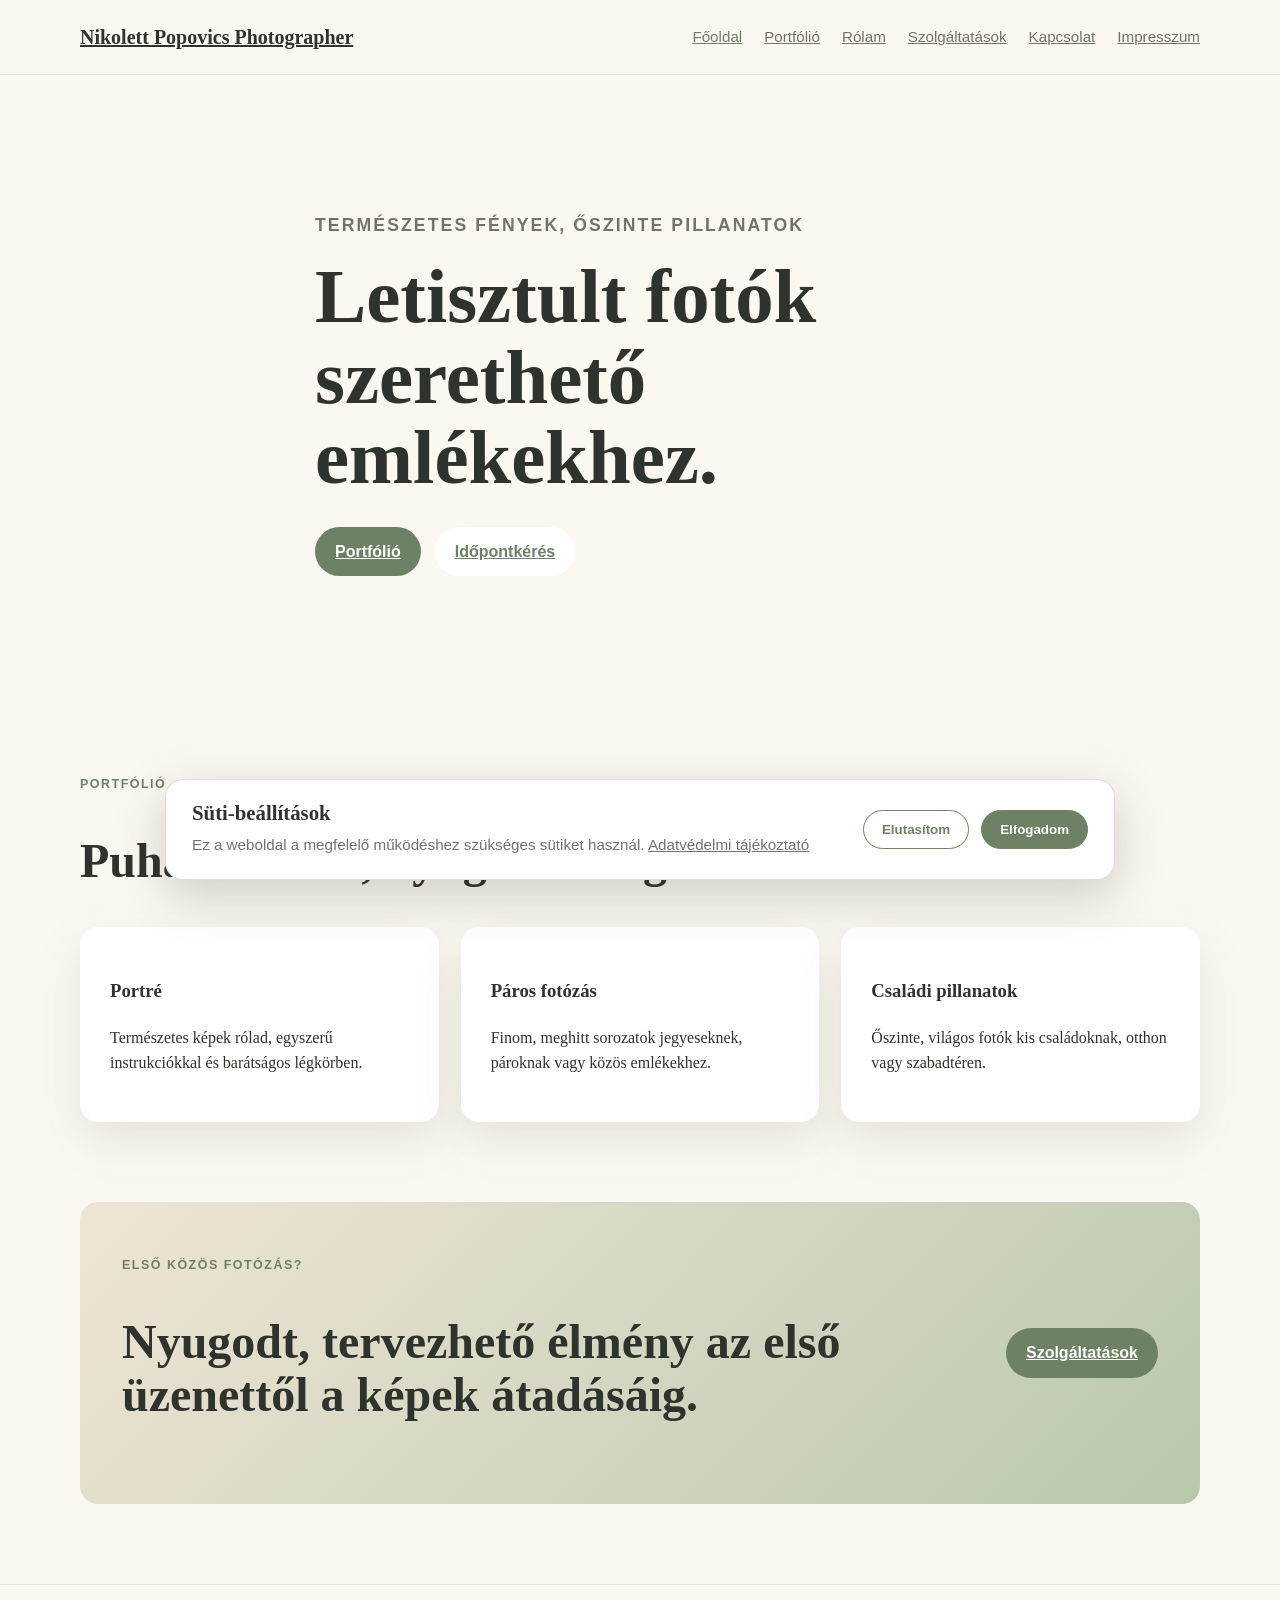
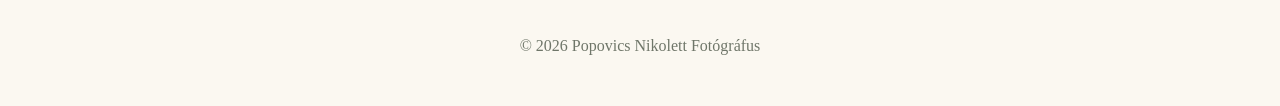
==== index.html @ 6b718921 "Add files via upload" ====
<!DOCTYPE html>
<html lang="hu">
<head>
  <meta charset="UTF-8">
  <meta name="viewport" content="width=device-width, initial-scale=1.0">
  <title> Nikolett Popovics Photographer</title>
  <link rel="stylesheet" href="./css/style.css">
  <link rel="icon" type="image/png" href="./assets/images/camera.png">

</head>
<body>
  <header class="site-header">
    <nav class="navbar">
      <a class="logo" href="index.html"> Nikolett Popovics Photographer</a>

      <button class="menu-toggle" type="button" aria-label="Menü megnyitása">
        <span></span>
        <span></span>
        <span></span>
      </button>

      <ul class="nav-links">
        <li><a class="active" href="index.html">Főoldal</a></li>
        <li><a href="portfolio.html">Portfólió</a></li>
        <li><a href="rolam.html">Rólam</a></li>
        <li><a href="szolgaltatasok.html">Szolgáltatások</a></li>
        <li><a href="kapcsolat.html">Kapcsolat</a></li>
        <li><a href="impresszum.html">Impresszum</a></li>

      </ul>
    </nav>
  </header>

  <main>
    <section class="hero">
      <div class="hero-content">
        <p class="eyebrow">Természetes fények, őszinte pillanatok</p>
        <h1>Letisztult fotók szerethető emlékekhez.</h1>

        <div class="hero-actions">
          <a class="button primary" href="portfolio.html">Portfólió</a>
          <a class="button secondary" href="kapcsolat.html">Időpontkérés</a>
        </div>
      </div>
    </section>

    <section class="intro-section">
      <div class="section-heading">
        <p class="eyebrow">portfólió</p>
        <h2>Puha tónusok, nyugodt hangulat</h2>
      </div>
      <div class="feature-grid">
        <article class="feature-card">
          <h3>Portré</h3>
          <p>Természetes képek rólad, egyszerű instrukciókkal és barátságos légkörben.</p>
        </article>
        <article class="feature-card">
          <h3>Páros fotózás</h3>
          <p>Finom, meghitt sorozatok jegyeseknek, pároknak vagy közös emlékekhez.</p>
        </article>
        <article class="feature-card">
          <h3>Családi pillanatok</h3>
          <p>Őszinte, világos fotók kis családoknak, otthon vagy szabadtéren.</p>
        </article>
      </div>
    </section>

    <section class="wide-cta">
      <div>
        <p class="eyebrow">Első közös fotózás?</p>
        <h2>Nyugodt, tervezhető élmény az első üzenettől a képek átadásáig.</h2>
      </div>
      <a class="button primary" href="szolgaltatasok.html">Szolgáltatások</a>
    </section>
  </main>

  <footer class="site-footer">
    <p>&copy; 2026 Popovics Nikolett Fotógráfus</p>
    <p></p>
  </footer>


  <div class="cookie-banner" id="cookieBanner">
  <div class="cookie-content">
    <div>
      <h2>Süti-beállítások</h2>

      <p>
        Ez a weboldal a megfelelő működéshez szükséges sütiket használ.
        <a href="impresszum.html"> Adatvédelmi tájékoztató</a>
      </p>
    </div>

    <div class="cookie-buttons">
      <button
        class="cookie-button reject"
        id="cookieReject"
        type="button"
      >
        Elutasítom
      </button>

      <button
        class="cookie-button accept"
        id="cookieAccept"
        type="button"
      >
        Elfogadom
              </button>
        </div>
            </div>
          </div>
  <script src="./script.js"></script>

  </body>
</html>
---- css/style.css ----
:root {
  --sage: #b8c8ad;
  --sage-dark: #6d8264;
  --beige: #efe5d4;
  --cream: #fbf8f1;
  --white: #ffffff;
  --text: #2f332d;
  --muted: #6f7669;
  --shadow: 0 18px 45px rgba(76, 89, 67, 0.13);
  --radius: 18px;
}

* {
  box-sizing: border-box;
}

body {
  margin: 0;
  font-family: Georgia, "Times New Roman", serif;
  color: var(--text);
  background: var(--cream);
  line-height: 1.6;
}

a {
  color: inherit;

}

.site-header {
  position: sticky;
  top: 0;
  z-index: 10;
  background: rgba(251, 248, 241, 0.94);
  border-bottom: 1px solid rgba(109, 130, 100, 0.18);
  backdrop-filter: blur(10px);
}

.navbar {
  width: min(1120px, calc(100% - 32px));
  min-height: 74px;
  margin: 0 auto;
  display: flex;
  align-items: center;
  justify-content: space-between;
}

.logo {
  font-size: 1.25rem;
  font-weight: 700;
}

.nav-links {
  margin: 0;
  padding: 0;
  display: flex;
  gap: 22px;
  list-style: none;
  font-family: Arial, sans-serif;
  font-size: 0.95rem;
}

.nav-links a {
  color: var(--muted);
}

.nav-links a:hover,
.nav-links a.active {
  color: var(--sage-dark);
}

.menu-toggle {
  display: none;
}

.hero {
  min-height: 620px;
  display: flex;
  align-items: center;
  background:
    linear-gradient(rgba(251,248,241,0.65), rgba(251,248,241,0.8)),
    url("../assets/images/lg_08d9bbd04d2c1b16016a2dd728205819.jpg");
  background-size: cover;
  background-position: center;
}

.hero-content {
  width: min(1120px, calc(100% - 32px));
  margin: 0 auto;
  max-width: 650px;
}

.eyebrow {
  text-transform: uppercase;
  letter-spacing: 0.12em;
  font-size: 0.78rem;
  color: var(--sage-dark);
  font-family: Arial, sans-serif;
  font-weight: 700;
}

h1 {
  font-size: clamp(2.4rem, 6vw, 5rem);
  line-height: 1.05;
  margin: 12px 0 20px;
}

h2 {
  font-size: clamp(1.8rem, 4vw, 3rem);
  line-height: 1.1;
}

.hero-content p {
  font-size: 1.1rem;
  color: var(--muted);
}

.hero-actions {
  display: flex;
  gap: 14px;
  margin-top: 28px;
}

.button {
  display: inline-block;
  padding: 12px 20px;
  border-radius: 999px;
  font-family: Arial, sans-serif;
  font-weight: 700;
}

.button.primary {
  background: var(--sage-dark);
  color: white;
}

.button.secondary {
  background: white;
  color: var(--sage-dark);
}

.intro-section,
.page {
  width: min(1120px, calc(100% - 32px));
  margin: 80px auto;
}

.section-heading {
  margin-bottom: 32px;
}

.feature-grid,
.service-grid,
.portfolio-grid {
  display: grid;
  grid-template-columns: repeat(3, 1fr);
  gap: 22px;
}

.feature-card,
.service-card {
  background: white;
  padding: 30px;
  border-radius: var(--radius);
  box-shadow: var(--shadow);
}

.service-card.highlighted {
  background: var(--beige);
}

.wide-cta {
  width: min(1120px, calc(100% - 32px));
  margin: 80px auto;
  padding: 42px;
  border-radius: var(--radius);
  background: linear-gradient(135deg, var(--beige), var(--sage));
  display: flex;
  justify-content: space-between;
  gap: 24px;
  align-items: center;
}

.site-footer {
  padding: 32px;
  text-align: center;
  color: var(--muted);
  border-top: 1px solid rgba(109, 130, 100, 0.18);
}

.page-title {
  max-width: 700px;
  margin-bottom: 36px;
}

.filter-bar {
  display: flex;
  gap: 12px;
  margin-bottom: 26px;
}

.filter-button {
  border: 0;
  padding: 10px 18px;
  border-radius: 999px;
  background: white;
  cursor: pointer;
}

.filter-button.active {
  background: var(--sage-dark);
  color: white;
}

.portfolio-item {
  min-height: 260px;
  padding: 24px;
  border-radius: var(--radius);
  display: flex;
  align-items: flex-end;
  color: white;
  background: linear-gradient(135deg, #b8c8ad, #6d8264);
  box-shadow: var(--shadow);
}

.about-layout,
.contact-layout {
  display: grid;
  grid-template-columns: 1fr 1fr;
  gap: 42px;
  align-items: center;
}

.about-image {
  border-radius: var(--radius);
  overflow: hidden;
  box-shadow: var(--shadow);
}

.about-image img {
  width: 100%;
  height: 480px;
  object-fit: cover;
  display: block;
}

.soft-list {
  padding-left: 20px;
}

.contact-form {
  background: white;
  padding: 30px;
  border-radius: var(--radius);
  box-shadow: var(--shadow);
  display: grid;
  gap: 12px;
}

input,
select,
textarea {
  width: 100%;
  padding: 12px;
  border: 1px solid #d8d0c4;
  border-radius: 10px;
  font: inherit;
}

.form-note {
  font-size: 0.9rem;
  color: var(--muted);
}

@media (max-width: 760px) {
  .menu-toggle {
    width: 42px;
    height: 42px;
    display: flex;
    flex-direction: column;
    justify-content: center;
    gap: 5px;
    border: 1px solid rgba(109, 130, 100, 0.3);
    border-radius: 12px;
    background: white;
  }

  .menu-toggle span {
    width: 18px;
    height: 2px;
    margin: 0 auto;
    background: var(--sage-dark);
  }

  .nav-links {
    display: none;
    position: absolute;
    top: 74px;
    left: 16px;
    right: 16px;
    background: white;
    padding: 20px;
    border-radius: 16px;
    box-shadow: var(--shadow);
    flex-direction: column;
  }

  .nav-links.open {
    display: flex;
  }

  .hero {
    min-height: 520px;
  }

  .feature-grid,
  .service-grid,
  .portfolio-grid,
  .about-layout,
  .contact-layout {
    grid-template-columns: 1fr;
  }

  .wide-cta {
    flex-direction: column;
    align-items: flex-start;
  }
}


.portfolio-item img {
  width: 100%;
  height: 350px;
  object-fit: cover;
  border-radius: 18px;
  display: block;
}


.gallery-grid {
  display: grid;
  grid-template-columns: repeat(3, 1fr);
  gap: 22px;
}




.gallery-grid img {
  width: 100%;
  /*height: 320px;*/
  object-fit: cover;
  display: block;
  border-radius: 18px;
  box-shadow: var(--shadow);
}



.portfolio-category {
  margin-bottom: 70px;
}

.portfolio-category h2 {
  margin-bottom: 24px;
}

@media (max-width: 768px) {
  .gallery-grid {
    grid-template-columns: 1fr;
  }
}






html,
body {
  max-width: 100%;
  overflow-x: hidden;
}

img {
  max-width: 100%;
  display: block;
}


@media (max-width: 950px) {
  .feature-grid,
  .service-grid {
    grid-template-columns: repeat(2, 1fr);
  }

  .gallery-grid {
    grid-template-columns: repeat(2, 1fr);
  }

  .about-layout,
  .contact-layout {
    grid-template-columns: 1fr;
  }

  .about-image img {
    width: 100%;
    height: auto;
  }
}


@media (max-width: 760px) {
  .navbar {
    width: calc(100% - 30px);
    min-height: 70px;
  }

  .logo {
    max-width: 230px;
    font-size: 1rem;
    line-height: 1.2;
  }

  .menu-toggle {
    display: flex;
    flex-shrink: 0;
  }

  .nav-links {
    display: none;
    position: absolute;
    top: 70px;
    left: 15px;
    right: 15px;
    z-index: 100;
    padding: 20px;
    background: white;
    border-radius: 16px;
    box-shadow: var(--shadow);
    flex-direction: column;
    gap: 14px;
  }

  .nav-links.open {
    display: flex;
  }

  .hero {
    min-height: 500px;
    padding: 50px 0;
    background-position: center;
  }

  .hero-content {
    width: calc(100% - 32px);
  }

  h1 {
    font-size: clamp(2.2rem, 11vw, 3.5rem);
  }

  h2 {
    font-size: clamp(1.7rem, 8vw, 2.5rem);
  }

  .hero-actions {
    flex-direction: column;
    align-items: stretch;
  }

  .hero-actions .button {
    width: 100%;
    text-align: center;
  }

  .intro-section,
  .page,
  .wide-cta {
    width: calc(100% - 30px);
    margin: 45px auto;
  }

  .feature-grid,
  .service-grid,
  .about-layout,
  .contact-layout {
    grid-template-columns: 1fr;
  }

  .gallery-grid {
    grid-template-columns: 1fr;
    gap: 18px;
  }

  .gallery-grid img {
    width: 100%;
    height: 360px;
    object-fit: cover;
  }

  .wide-cta {
    padding: 28px 22px;
    flex-direction: column;
    align-items: flex-start;
  }

  .contact-form {
    padding: 22px;
  }

  .filter-bar {
    flex-wrap: wrap;
  }
}


@media (max-width: 420px) {
  .gallery-grid img {
    height: 300px;
  }

  .feature-card,
  .service-card {
    padding: 22px;
  }

  .site-footer {
    padding: 24px 15px;
  }
}





.cookie-banner {
  position: fixed;
  left: 20px;
  right: 20px;
  bottom: 20px;
  z-index: 9999;
  display: none;
}

.cookie-banner.show {
  display: block;
}

.cookie-content {
  width: min(100%, 950px);
  margin: 0 auto;
  padding: 22px 26px;
  display: flex;
  justify-content: space-between;
  align-items: center;
  gap: 30px;
  background: var(--white);
  border: 1px solid rgba(109, 130, 100, 0.25);
  border-radius: 18px;
  box-shadow: 0 15px 50px rgba(47, 51, 45, 0.22);
}

.cookie-content h2 {
  margin: 0 0 8px;
  font-size: 1.3rem;
}

.cookie-content p {
  margin: 0;
  color: var(--muted);
  font-family: Arial, sans-serif;
  font-size: 0.95rem;
}

.cookie-buttons {
  display: flex;
  gap: 12px;
  flex-shrink: 0;
}

.cookie-button {
  padding: 11px 18px;
  border-radius: 999px;
  border: 1px solid var(--sage-dark);
  cursor: pointer;
  font-weight: 700;
  font-family: Arial, sans-serif;
}

.cookie-button.accept {
  color: white;
  background: var(--sage-dark);
}

.cookie-button.reject {
  color: var(--sage-dark);
  background: white;
}

.cookie-button:hover {
  opacity: 0.85;
}

@media (max-width: 700px) {
  .cookie-banner {
    left: 10px;
    right: 10px;
    bottom: 10px;
  }

  .cookie-content {
    padding: 20px;
    flex-direction: column;
    align-items: stretch;
    gap: 18px;
  }

  .cookie-buttons {
    width: 100%;
    flex-direction: column-reverse;
  }

  .cookie-button {
    width: 100%;
  }
}

.cookie-content a.cookie-link {
  color: var(--sage-dark);
  text-decoration-line: underline;
  text-decoration-thickness: 1px;
  text-underline-offset: 3px;
  font-weight: 600;
}

.cookie-content a.cookie-link:hover {
  color: var(--text);
  text-decoration-line: underline;
  opacity: 0.8;
}
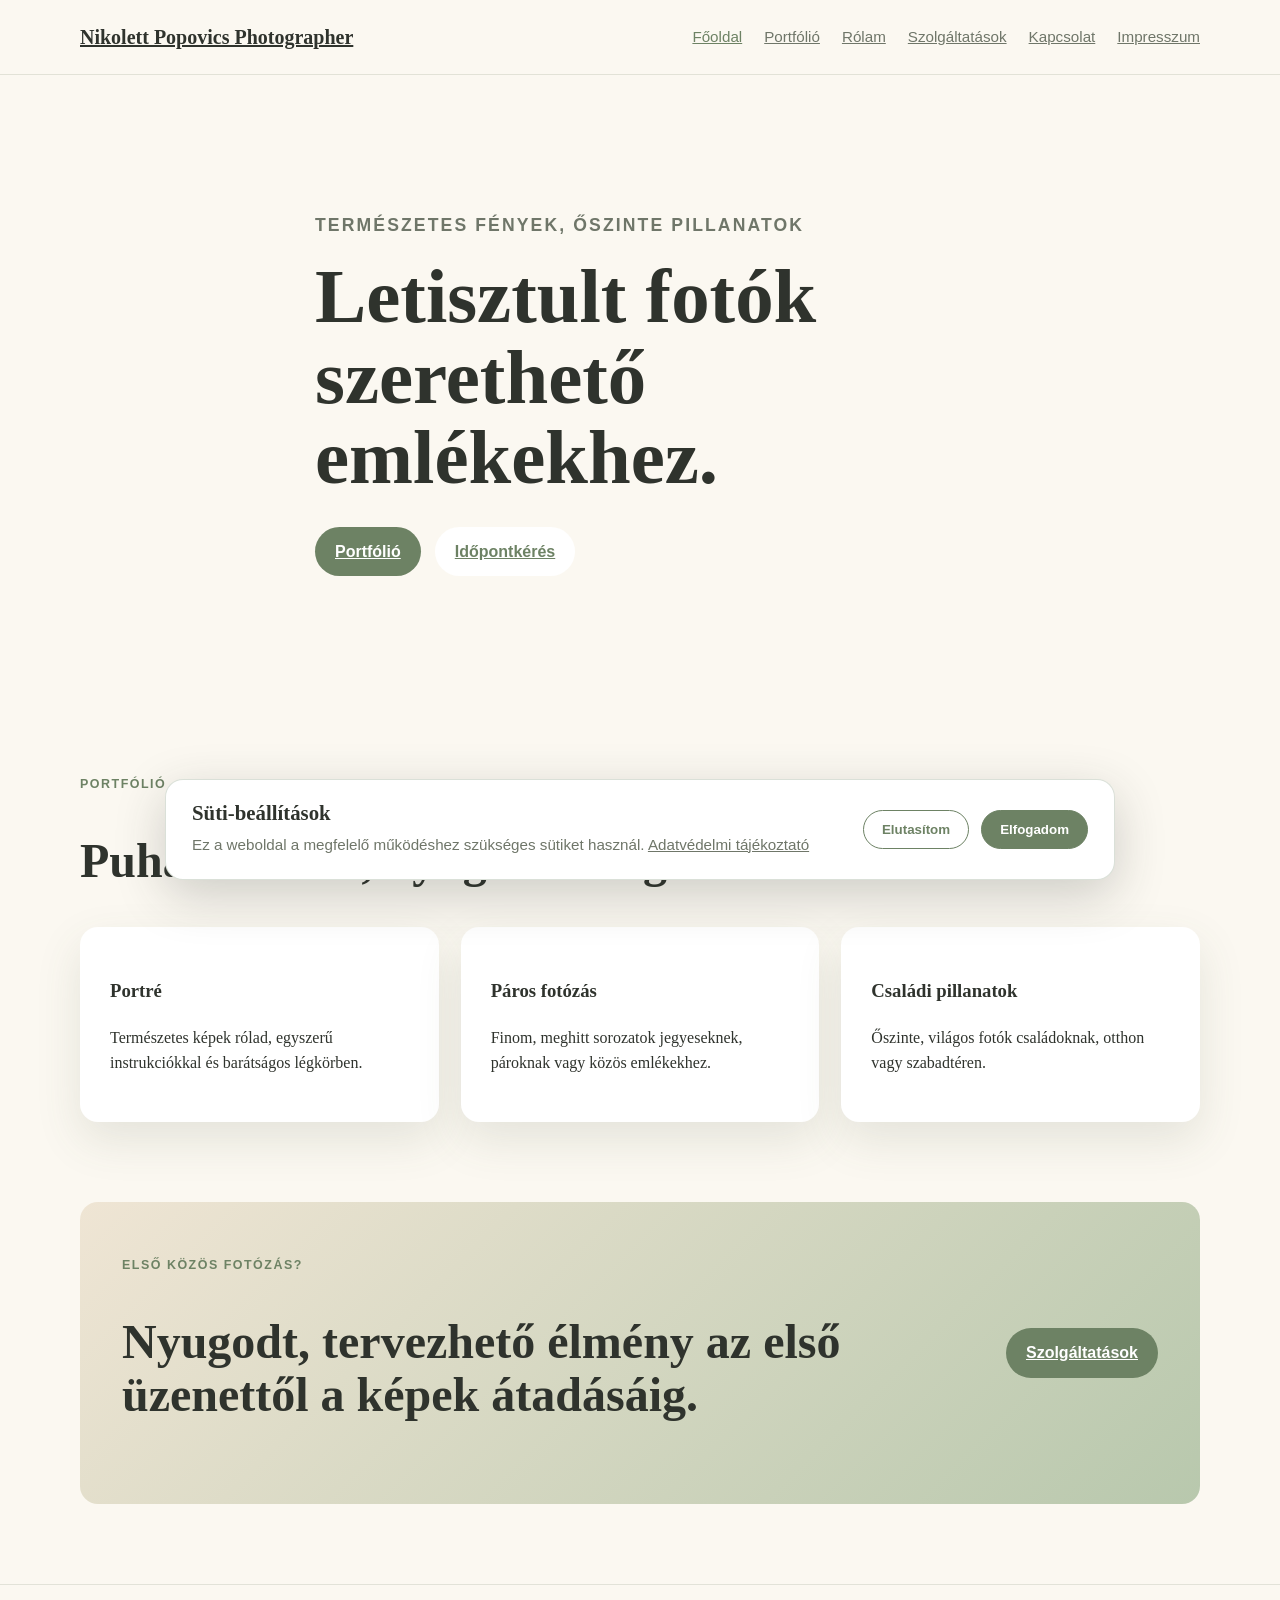
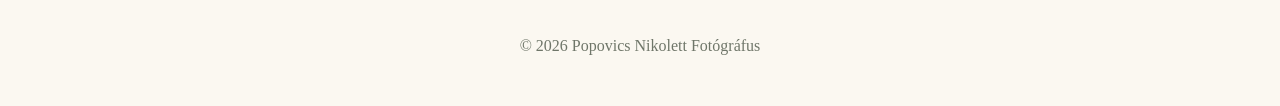
==== commit 7a30fccd: "Fix HTML structure and update image path" ====
--- a/index.html
+++ b/index.html
@@ -5,7 +5,7 @@
   <meta name="viewport" content="width=device-width, initial-scale=1.0">
   <title> Nikolett Popovics Photographer</title>
   <link rel="stylesheet" href="./css/style.css">
-  <link rel="icon" type="image/png" href="./assets/images/camera.png">
+  <link rel="icon" type="image/png" href="./camera.png">
 
 </head>
 <body>
@@ -60,7 +60,7 @@
         </article>
         <article class="feature-card">
           <h3>Családi pillanatok</h3>
-          <p>Őszinte, világos fotók kis családoknak, otthon vagy szabadtéren.</p>
+          <p>Őszinte, világos fotók családoknak, otthon vagy szabadtéren.</p>
         </article>
       </div>
     </section>
@@ -113,4 +113,4 @@
   <script src="./script.js"></script>
 
   </body>
-</html>+</html>
